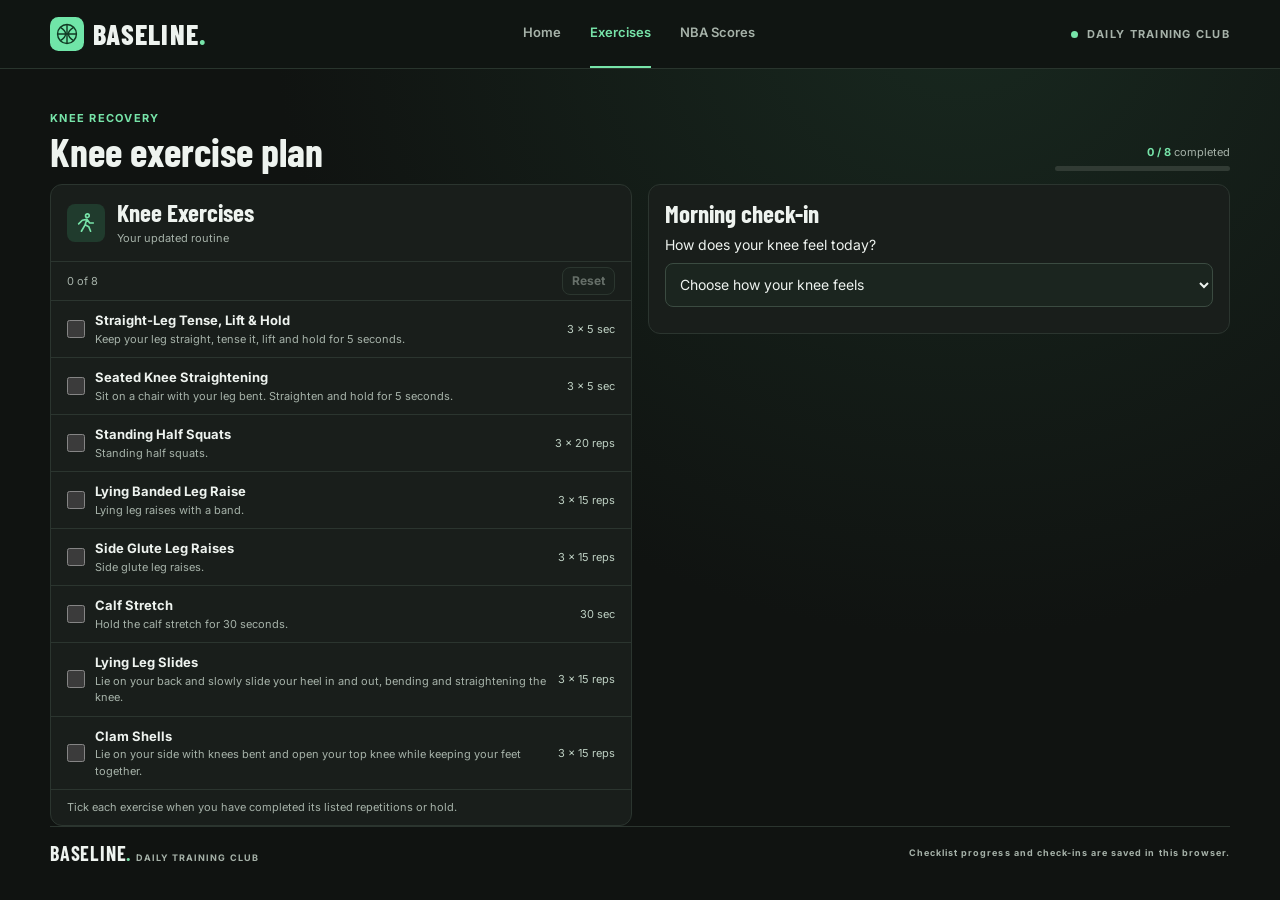
==== exercises.html @ 25f481c6 "Split into welcome home, exercises and scores pages Co-Authored-By: Claude Opus 5.5 <noreply@anthrop" ====
<!doctype html>
<html lang="en-GB">
<head>
<meta charset="utf-8">
<meta name="viewport" content="width=device-width,initial-scale=1">
<meta name="theme-color" content="#101311">
<meta name="apple-mobile-web-app-title" content="Baseline">
<link rel="icon" href="data:image/svg+xml,%3Csvg xmlns=%27http://www.w3.org/2000/svg%27 viewBox=%270 0 36 36%27%3E%3Crect width=%2736%27 height=%2736%27 rx=%279%27 fill=%27%2370e5a8%27/%3E%3Cg stroke=%27%23113923%27 stroke-width=%271.5%27 fill=%27none%27%3E%3Ccircle cx=%2718%27 cy=%2718%27 r=%2710%27/%3E%3Cpath d=%27M8 18h20M18 8v20M11 11q11 7 0 14m14-14q-11 7 0 14%27/%3E%3C/g%3E%3C/svg%3E">
<link rel="apple-touch-icon" href="icon.png">
<title>Baseline · Exercises</title>
<meta name="description" content="A daily basketball-inspired routine for mindset, mobility and training, with the latest NBA scores.">
<link rel="stylesheet" href="https://fonts.googleapis.com/css2?family=Barlow+Condensed:wght@600;700;800&family=Inter:wght@400;500;600;700;800&display=swap">
<link rel="stylesheet" href="style.css">
<script defer src="app.js"></script>
</head>
<body>
<header class="top"><div class="wrap top-in">
<a class="brand" href="./"><svg viewBox="0 0 36 36" aria-hidden="true"><rect width="36" height="36" rx="9" fill="#70e5a8"/><g stroke="#113923" stroke-width="1.5" fill="none"><circle cx="18" cy="18" r="10"/><path d="M8 18h20M18 8v20M11 11q11 7 0 14m14-14q-11 7 0 14"/></g></svg>BASELINE<span>.</span></a>
<nav aria-label="Pages"><a href="./">Home</a><a href="exercises.html" class="on" aria-current="page">Exercises</a><a href="scores.html">NBA Scores</a></nav>
<div class="top-end"><i></i> DAILY TRAINING CLUB</div>
</div></header>
<main class="wrap page">
<section id="training" aria-labelledby="training-title">
<div class="section-head"><div><div class="eyebrow">KNEE RECOVERY</div><h2 id="training-title">Knee exercise plan</h2></div><div class="progress" aria-live="polite"><div><b id="progress-label">0 / 8</b> completed</div><div class="track" aria-hidden="true"><span id="progress-fill"></span></div></div></div>
<div class="training-grid">
<article class="panel"><div class="panel-head"><div class="icon" aria-hidden="true"><svg viewBox="0 0 24 24"><circle cx="13.5" cy="4" r="2"/><path d="m7 21 4-7 4 2 2 5M4 13l4-4 5-1 3 4h4m-9 2 2-6"/></svg></div><div><h3>Knee Exercises</h3><p>Your updated routine</p></div></div><div class="list-tools"><span id="mobility-count" aria-live="polite">0 of 8</span><button id="reset-mobility" class="quiet" type="button" aria-label="Reset knee exercise checklist">Reset</button></div><div id="mobility-list"></div><div class="panel-foot">Tick each exercise when you have completed its listed repetitions or hold.</div></article>
<article class="panel programme-notes">
<h3>Morning check-in</h3>
<label for="knee-check">How does your knee feel today?</label>
<select id="knee-check">
<option value="">Choose how your knee feels</option>
<option value="normal">No increased pain or stiffness</option>
<option value="mild">Mild stiffness that settles quickly</option>
<option value="persistent">Pain or stiffness persists into the day</option>
</select>
</article>
</div>
</section>
<footer><span>BASELINE<span class="green">.</span> <small>DAILY TRAINING CLUB</small></span><small id="store-note">Checklist progress and check-ins are saved in this browser.</small></footer>
</main>
</body>
</html>
---- style.css ----
/* Layout: single dark court-green dashboard — masthead, two quote cards, knee checklist + check-in, scoreboard grid. Deliberately one (dark) theme, matching the original site. */
:root{color-scheme:dark;--bg:#101311;--card:#191e1b;--line:#2b352f;--fg:#eef3ef;--muted:#a6b2a9;--green:#77e4a9;--display:"Barlow Condensed","Arial Narrow",Impact,sans-serif;--body:Inter,system-ui,sans-serif}
*{box-sizing:border-box}html{scroll-behavior:smooth;scroll-padding-top:18px;background:var(--bg)}body{margin:0;background:radial-gradient(ellipse at 75% 0,#18281f 0,transparent 43rem),var(--bg);color:var(--fg);font:14px/1.5 var(--body);min-height:100%}a{color:inherit;text-decoration:none}button{font:inherit;color:inherit;cursor:pointer}button:disabled{opacity:.55;cursor:wait}[hidden]{display:none!important}:focus-visible{outline:2px solid var(--green);outline-offset:3px}
.wrap{width:100%;max-width:1244px;margin:auto;padding-left:max(32px,env(safe-area-inset-left,0px));padding-right:max(32px,env(safe-area-inset-right,0px))}
.top{background:#101512;border-bottom:1px solid #29352d}.top-in{height:68px;display:flex;align-items:center;justify-content:space-between;gap:24px}.brand{display:flex;align-items:center;gap:9px;font:800 28px/1 var(--display);letter-spacing:.045em}.brand svg{width:34px}.brand span{margin-left:-9px}.green,.brand span,h1 span{color:var(--green)}nav{display:flex;align-self:stretch;gap:29px}nav a{display:grid;place-items:center;border-bottom:2px solid transparent;color:var(--muted);font-size:13px;font-weight:600}nav a:hover,nav .on{border-color:var(--green);color:var(--green)}
.top-end,.eyebrow,.tag,cite,.score-meta,.score-foot,footer small{font-size:11px;font-weight:700;letter-spacing:.115em}.top-end{color:var(--muted);white-space:nowrap}.top-end i,.pip{display:inline-block;background:var(--green);width:7px;height:7px;border-radius:50%;margin-right:5px}
.mast{display:flex;justify-content:space-between;align-items:end;gap:20px;padding:38px 0 25px}.eyebrow{color:var(--green);text-transform:uppercase}h1,h2,h3,p,blockquote{margin:0}h1{font:800 clamp(50px,7vw,90px)/.99 var(--display);text-transform:uppercase;letter-spacing:-.018em;margin:8px 0 9px;text-wrap:balance}.mast p,.panel-head p,.panel-foot{color:var(--muted)}
.jump,.quiet{white-space:nowrap;border:1px solid #3b4b41;background:#1b251f;border-radius:8px;padding:8px 12px;font-size:12px;font-weight:700}.jump span{color:var(--green);margin-left:7px}.jump:hover,.quiet:hover{background:#294236}
.quotes,.training-grid{display:grid;gap:16px}.quotes{grid-template-columns:1.65fr 1fr}.quotes>*,.training-grid>*{min-width:0}
.court,.wisdom{border:1px solid #376a4f;border-radius:14px;position:relative;overflow:hidden;min-height:229px;padding:25px 27px;display:flex;flex-direction:column;justify-content:center}.court{background:linear-gradient(105deg,#0c4c31,#136b43 65%,#155b3d)}.court-art{position:absolute;right:-10px;top:0;width:58%;height:100%;opacity:.68}.quote-content{position:relative;z-index:1;max-width:74%}.tag{color:#a2ecbd;display:flex;align-items:center;gap:8px}.tag span{width:15px;height:1px;background:currentColor;opacity:.7}.court blockquote{font:700 clamp(30px,4vw,54px)/.99 var(--display);margin:16px 0;max-width:470px;text-wrap:balance}
.wisdom{border-color:#303d34;background:#1b231e}.wisdom .native{color:#a3edbf;font-size:24px;margin:12px 0 4px;font-weight:600;letter-spacing:.06em}.wisdom blockquote{font:600 28px/1.08 var(--display);margin:14px 0 12px;text-wrap:balance}.wisdom cite{color:var(--muted)}cite{font-style:normal;color:#d1efdc}
.section-head{display:flex;align-items:end;justify-content:space-between;gap:16px;margin:29px 0 13px}h2{font:700 40px/1 var(--display);margin-top:4px}h3{font:700 25px/1 var(--display);margin-bottom:5px}
.progress{width:min(175px,36%);text-align:right;font-size:11px;color:var(--muted)}.progress b{color:var(--green)}.track{height:5px;background:#313b34;border-radius:5px;overflow:hidden;margin-top:5px}.track span{display:block;width:0;height:100%;background:var(--green);transition:width .2s}
.training-grid{grid-template-columns:1fr 1fr;align-items:start}.panel,.score-card{border:1px solid var(--line);border-radius:12px;background:var(--card);overflow:hidden}.panel-head{display:flex;align-items:center;gap:12px;padding:15px 16px;border-bottom:1px solid var(--line)}.icon{flex:none;width:38px;height:38px;display:grid;place-items:center;background:#203b2d;color:var(--green);border-radius:8px}.icon svg{width:22px;fill:none;stroke:currentColor;stroke-width:1.8;stroke-linecap:round;stroke-linejoin:round}.panel-head p,.panel-foot{font-size:11px}
.list-tools{display:flex;align-items:center;justify-content:space-between;gap:10px;padding:5px 16px;border-bottom:1px solid var(--line);color:var(--muted);font-size:11px}.list-tools .quiet{padding:4px 9px}.list-tools .quiet:disabled{cursor:default}
.check-row{position:relative;display:flex;gap:10px;align-items:center;padding:10px 16px;border-bottom:1px solid var(--line);cursor:pointer}.check-row:hover{background:#213127}.check-row input{flex:none;margin:0;width:18px;height:18px;accent-color:#69dc9f;cursor:pointer}.check-row b{font-size:13px;display:block}.check-row small{display:block;font-size:11px;color:var(--muted)}.check-row .dose{margin-left:auto;flex:none;color:#bed0c3;font-size:11px;text-align:right}.check-row:has(:checked){background:#1e3025}.check-row:has(:checked) b{color:#a4d1b5;text-decoration:line-through}.panel-foot{padding:9px 16px}
.programme-notes{padding:16px}.programme-notes h3{margin-bottom:8px}.programme-notes label{display:block;margin-bottom:8px}.programme-notes select{width:100%;min-height:44px;margin-bottom:10px;border:1px solid #3b4b41;border-radius:8px;padding:6px 10px;background:#1b251f;color:var(--fg);font:inherit}
.score-meta{color:var(--muted);font-size:10px;margin-bottom:9px}.score-grid{display:grid;grid-template-columns:repeat(3,minmax(0,1fr));gap:12px}.score-card{padding:11px 13px;display:block}.score-card:hover{border-color:#6cb88a}.score-card.boston{border-color:#4d8b65}.game-status{display:block;font-size:10px;font-weight:700;text-transform:uppercase;letter-spacing:.07em;color:var(--muted);padding-bottom:6px;border-bottom:1px solid var(--line)}.game-status.live,.winner strong{color:var(--green)}.team{display:flex;align-items:center;gap:8px;margin-top:6px;font-size:12px}.team img{width:21px;height:21px;object-fit:contain}.team strong{margin-left:auto;font-size:15px;font-variant-numeric:tabular-nums}
.score-foot{display:flex;justify-content:end;align-items:center;gap:12px;margin:12px 0 24px;color:#b0e8c3;text-transform:uppercase}.score-foot a:hover{text-decoration:underline}
footer{display:flex;justify-content:space-between;align-items:center;padding:16px 0 25px;border-top:1px solid var(--line);gap:16px}footer>span{font:700 20px/1 var(--display);letter-spacing:.04em}footer small{font-family:var(--body);color:var(--muted);font-size:9px}
@media(max-width:760px){.wrap{padding-left:max(16px,env(safe-area-inset-left,0px));padding-right:max(16px,env(safe-area-inset-right,0px))}.top-end{display:none}.top-in{height:57px}.brand{font-size:23px}.brand svg{width:27px}nav{gap:14px}nav a{font-size:11px}.mast{padding-top:28px}.quotes,.training-grid{grid-template-columns:1fr}.court,.wisdom{min-height:auto;padding:20px}.court{min-height:170px}.score-grid{grid-template-columns:repeat(2,minmax(0,1fr))}.list-tools .quiet{min-height:36px}.check-row b{overflow-wrap:anywhere}}
@media(max-width:410px){.mast .jump{display:none}.top-in{gap:8px}nav{gap:10px}.score-grid{grid-template-columns:1fr}.panel-head{padding:11px 10px;gap:8px}.check-row{padding-inline:10px}footer>span small{display:none}}
@media(prefers-reduced-motion:reduce){html{scroll-behavior:auto}.track span{transition:none}}

/* Home links + sub-pages */
.home-links{display:grid;grid-template-columns:1fr 1fr;gap:16px;margin:16px 0 32px}
.home-link{display:flex;flex-direction:column;gap:10px;border:1px solid var(--line);border-radius:14px;background:var(--card);padding:20px 22px;transition:border-color .15s,background .15s}
.home-link:hover{border-color:#6cb88a;background:#1d2620}
.home-link .row{display:flex;align-items:center;gap:12px}
.home-link h2{font-size:34px;margin:0}
.home-link .go{margin-left:auto;color:var(--green);font:700 28px/1 var(--display)}
.home-link p{color:var(--muted);font-size:13px}
.home-link .track{margin-top:0}
.page{padding-top:12px}
@media(max-width:760px){.home-links{grid-template-columns:1fr}.home-link h2{font-size:30px}}
@media(prefers-reduced-motion:reduce){.home-link{transition:none}}
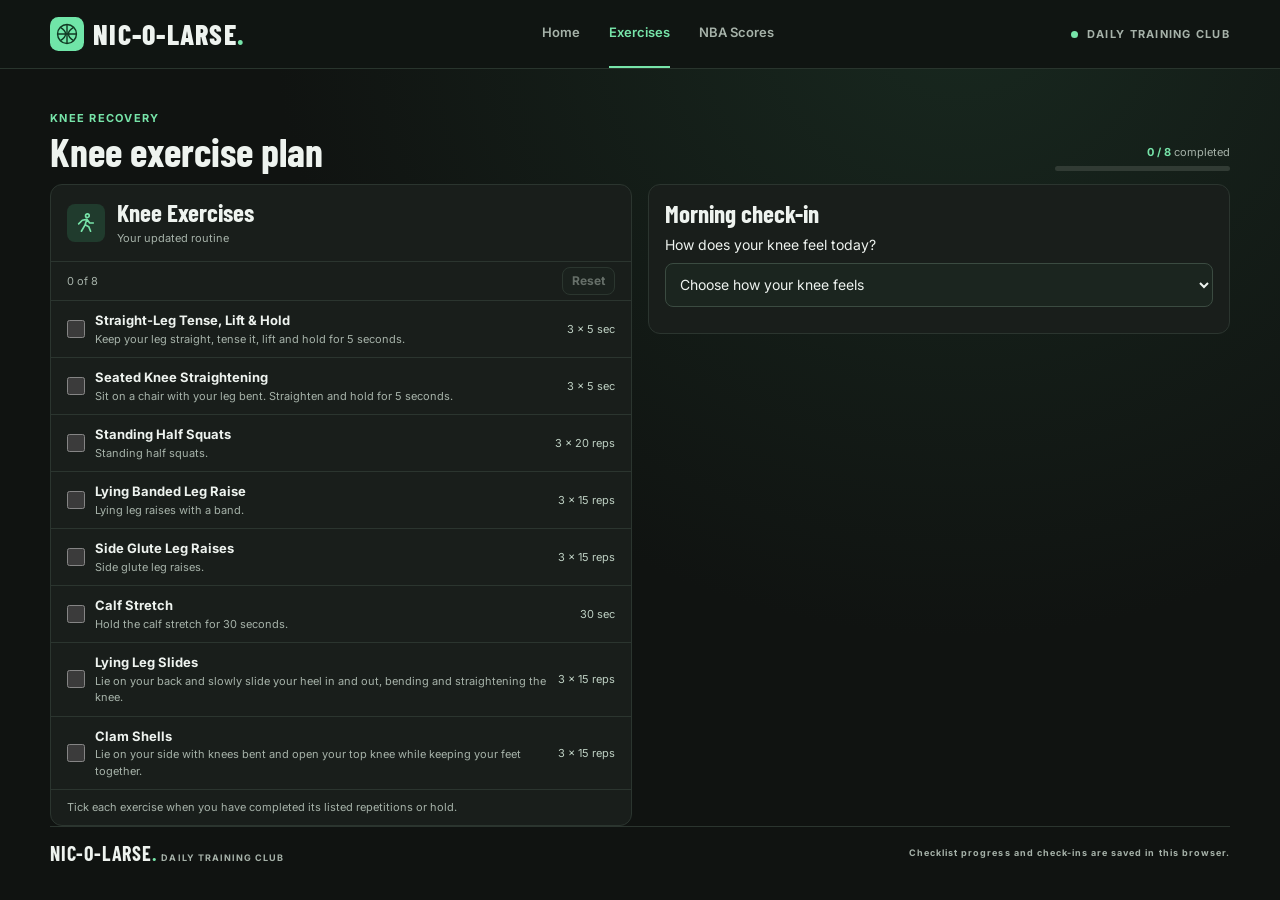
==== commit a7d1b517: "Rename the app to Nic-O-Larse Co-Authored-By: Claude Opus 5.5 <noreply@anthropic.com>" ====
--- a/exercises.html
+++ b/exercises.html
@@ -4,10 +4,10 @@
 <meta charset="utf-8">
 <meta name="viewport" content="width=device-width,initial-scale=1">
 <meta name="theme-color" content="#101311">
-<meta name="apple-mobile-web-app-title" content="Baseline">
+<meta name="apple-mobile-web-app-title" content="Nic-O-Larse">
 <link rel="icon" href="data:image/svg+xml,%3Csvg xmlns=%27http://www.w3.org/2000/svg%27 viewBox=%270 0 36 36%27%3E%3Crect width=%2736%27 height=%2736%27 rx=%279%27 fill=%27%2370e5a8%27/%3E%3Cg stroke=%27%23113923%27 stroke-width=%271.5%27 fill=%27none%27%3E%3Ccircle cx=%2718%27 cy=%2718%27 r=%2710%27/%3E%3Cpath d=%27M8 18h20M18 8v20M11 11q11 7 0 14m14-14q-11 7 0 14%27/%3E%3C/g%3E%3C/svg%3E">
 <link rel="apple-touch-icon" href="icon.png">
-<title>Baseline · Exercises</title>
+<title>Nic-O-Larse · Exercises</title>
 <meta name="description" content="A daily basketball-inspired routine for mindset, mobility and training, with the latest NBA scores.">
 <link rel="stylesheet" href="https://fonts.googleapis.com/css2?family=Barlow+Condensed:wght@600;700;800&family=Inter:wght@400;500;600;700;800&display=swap">
 <link rel="stylesheet" href="style.css">
@@ -15,7 +15,7 @@
 </head>
 <body>
 <header class="top"><div class="wrap top-in">
-<a class="brand" href="./"><svg viewBox="0 0 36 36" aria-hidden="true"><rect width="36" height="36" rx="9" fill="#70e5a8"/><g stroke="#113923" stroke-width="1.5" fill="none"><circle cx="18" cy="18" r="10"/><path d="M8 18h20M18 8v20M11 11q11 7 0 14m14-14q-11 7 0 14"/></g></svg>BASELINE<span>.</span></a>
+<a class="brand" href="./"><svg viewBox="0 0 36 36" aria-hidden="true"><rect width="36" height="36" rx="9" fill="#70e5a8"/><g stroke="#113923" stroke-width="1.5" fill="none"><circle cx="18" cy="18" r="10"/><path d="M8 18h20M18 8v20M11 11q11 7 0 14m14-14q-11 7 0 14"/></g></svg>NIC-O-LARSE<span>.</span></a>
 <nav aria-label="Pages"><a href="./">Home</a><a href="exercises.html" class="on" aria-current="page">Exercises</a><a href="scores.html">NBA Scores</a></nav>
 <div class="top-end"><i></i> DAILY TRAINING CLUB</div>
 </div></header>
@@ -36,7 +36,7 @@
 </article>
 </div>
 </section>
-<footer><span>BASELINE<span class="green">.</span> <small>DAILY TRAINING CLUB</small></span><small id="store-note">Checklist progress and check-ins are saved in this browser.</small></footer>
+<footer><span>NIC-O-LARSE<span class="green">.</span> <small>DAILY TRAINING CLUB</small></span><small id="store-note">Checklist progress and check-ins are saved in this browser.</small></footer>
 </main>
 </body>
 </html>
--- a/style.css
+++ b/style.css
@@ -2,7 +2,7 @@
 :root{color-scheme:dark;--bg:#101311;--card:#191e1b;--line:#2b352f;--fg:#eef3ef;--muted:#a6b2a9;--green:#77e4a9;--display:"Barlow Condensed","Arial Narrow",Impact,sans-serif;--body:Inter,system-ui,sans-serif}
 *{box-sizing:border-box}html{scroll-behavior:smooth;scroll-padding-top:18px;background:var(--bg)}body{margin:0;background:radial-gradient(ellipse at 75% 0,#18281f 0,transparent 43rem),var(--bg);color:var(--fg);font:14px/1.5 var(--body);min-height:100%}a{color:inherit;text-decoration:none}button{font:inherit;color:inherit;cursor:pointer}button:disabled{opacity:.55;cursor:wait}[hidden]{display:none!important}:focus-visible{outline:2px solid var(--green);outline-offset:3px}
 .wrap{width:100%;max-width:1244px;margin:auto;padding-left:max(32px,env(safe-area-inset-left,0px));padding-right:max(32px,env(safe-area-inset-right,0px))}
-.top{background:#101512;border-bottom:1px solid #29352d}.top-in{height:68px;display:flex;align-items:center;justify-content:space-between;gap:24px}.brand{display:flex;align-items:center;gap:9px;font:800 28px/1 var(--display);letter-spacing:.045em}.brand svg{width:34px}.brand span{margin-left:-9px}.green,.brand span,h1 span{color:var(--green)}nav{display:flex;align-self:stretch;gap:29px}nav a{display:grid;place-items:center;border-bottom:2px solid transparent;color:var(--muted);font-size:13px;font-weight:600}nav a:hover,nav .on{border-color:var(--green);color:var(--green)}
+.top{background:#101512;border-bottom:1px solid #29352d}.top-in{height:68px;display:flex;align-items:center;justify-content:space-between;gap:24px}.brand{display:flex;align-items:center;gap:9px;font:800 28px/1 var(--display);letter-spacing:.045em}.brand svg{width:34px}.brand span{margin-left:-9px}.green,.brand span,h1 span{color:var(--green)}.top nav{display:flex;align-self:stretch;gap:29px}.top nav a{display:grid;place-items:center;border-bottom:2px solid transparent;color:var(--muted);font-size:13px;font-weight:600}.top nav a:hover,.top nav .on{border-color:var(--green);color:var(--green)}
 .top-end,.eyebrow,.tag,cite,.score-meta,.score-foot,footer small{font-size:11px;font-weight:700;letter-spacing:.115em}.top-end{color:var(--muted);white-space:nowrap}.top-end i,.pip{display:inline-block;background:var(--green);width:7px;height:7px;border-radius:50%;margin-right:5px}
 .mast{display:flex;justify-content:space-between;align-items:end;gap:20px;padding:38px 0 25px}.eyebrow{color:var(--green);text-transform:uppercase}h1,h2,h3,p,blockquote{margin:0}h1{font:800 clamp(50px,7vw,90px)/.99 var(--display);text-transform:uppercase;letter-spacing:-.018em;margin:8px 0 9px;text-wrap:balance}.mast p,.panel-head p,.panel-foot{color:var(--muted)}
 .jump,.quiet{white-space:nowrap;border:1px solid #3b4b41;background:#1b251f;border-radius:8px;padding:8px 12px;font-size:12px;font-weight:700}.jump span{color:var(--green);margin-left:7px}.jump:hover,.quiet:hover{background:#294236}
@@ -18,8 +18,8 @@
 .score-meta{color:var(--muted);font-size:10px;margin-bottom:9px}.score-grid{display:grid;grid-template-columns:repeat(3,minmax(0,1fr));gap:12px}.score-card{padding:11px 13px;display:block}.score-card:hover{border-color:#6cb88a}.score-card.boston{border-color:#4d8b65}.game-status{display:block;font-size:10px;font-weight:700;text-transform:uppercase;letter-spacing:.07em;color:var(--muted);padding-bottom:6px;border-bottom:1px solid var(--line)}.game-status.live,.winner strong{color:var(--green)}.team{display:flex;align-items:center;gap:8px;margin-top:6px;font-size:12px}.team img{width:21px;height:21px;object-fit:contain}.team strong{margin-left:auto;font-size:15px;font-variant-numeric:tabular-nums}
 .score-foot{display:flex;justify-content:end;align-items:center;gap:12px;margin:12px 0 24px;color:#b0e8c3;text-transform:uppercase}.score-foot a:hover{text-decoration:underline}
 footer{display:flex;justify-content:space-between;align-items:center;padding:16px 0 25px;border-top:1px solid var(--line);gap:16px}footer>span{font:700 20px/1 var(--display);letter-spacing:.04em}footer small{font-family:var(--body);color:var(--muted);font-size:9px}
-@media(max-width:760px){.wrap{padding-left:max(16px,env(safe-area-inset-left,0px));padding-right:max(16px,env(safe-area-inset-right,0px))}.top-end{display:none}.top-in{height:57px}.brand{font-size:23px}.brand svg{width:27px}nav{gap:14px}nav a{font-size:11px}.mast{padding-top:28px}.quotes,.training-grid{grid-template-columns:1fr}.court,.wisdom{min-height:auto;padding:20px}.court{min-height:170px}.score-grid{grid-template-columns:repeat(2,minmax(0,1fr))}.list-tools .quiet{min-height:36px}.check-row b{overflow-wrap:anywhere}}
-@media(max-width:410px){.mast .jump{display:none}.top-in{gap:8px}nav{gap:10px}.score-grid{grid-template-columns:1fr}.panel-head{padding:11px 10px;gap:8px}.check-row{padding-inline:10px}footer>span small{display:none}}
+@media(max-width:760px){.wrap{padding-left:max(16px,env(safe-area-inset-left,0px));padding-right:max(16px,env(safe-area-inset-right,0px))}.top-end{display:none}.top-in{height:57px}.brand{font-size:23px}.brand svg{width:27px}.top nav{gap:14px}.top nav a{font-size:11px}.mast{padding-top:28px}.quotes,.training-grid{grid-template-columns:1fr}.court,.wisdom{min-height:auto;padding:20px}.court{min-height:170px}.score-grid{grid-template-columns:repeat(2,minmax(0,1fr))}.list-tools .quiet{min-height:36px}.check-row b{overflow-wrap:anywhere}}
+@media(max-width:410px){.mast .jump{display:none}.top-in{gap:8px}.top nav{gap:10px}.score-grid{grid-template-columns:1fr}.panel-head{padding:11px 10px;gap:8px}.check-row{padding-inline:10px}footer>span small{display:none}}
 @media(prefers-reduced-motion:reduce){html{scroll-behavior:auto}.track span{transition:none}}
 
 /* Home links + sub-pages */
